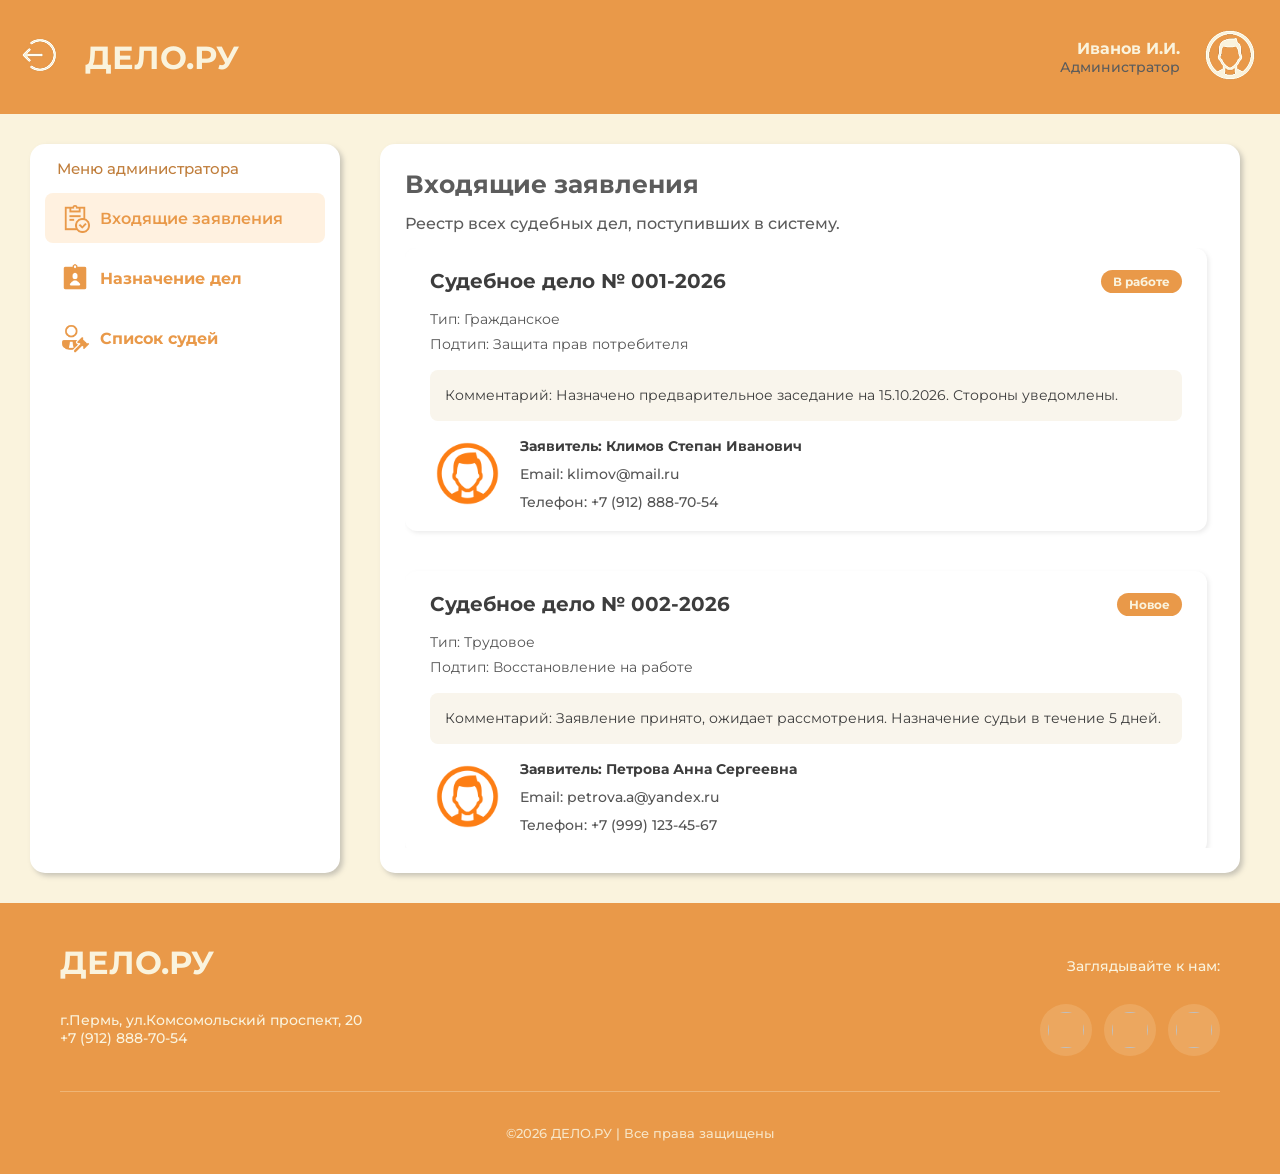
==== pages/admin_main.html @ 11ff7f6b "разработка онка ответа на заявление, окна назначения дел судьям, окна списка судей и их редактирован" ====
<!DOCTYPE html>
<html lang="en">
<head>
    <meta charset="UTF-8">
    <meta name="viewport" content="width=device-width, initial-scale=1.0">
    <title>Меню администратора</title>
    <link rel="stylesheet" href="../resourses/css/menu_style.css"/>
    <link rel="stylesheet" href="../resourses/css/admin_style.css"/>
    <link rel="stylesheet" href="../resourses/css/font.css"/>
</head>
<body>
    <header>
        <div class="header-left">
            <a href="login.html" target="_blank">
                <img src="../resourses/img/exit.png" alt="Выход">
            </a>
            <label for="title">ДЕЛО.РУ</label>
        </div> 
    
        <div class="header-right">
            <div class="name-role">
                <label for="username" class="username">Иванов И.И.</label>
                <label for="role" class="role">Администратор</label>
            </div>
            <a href="profile.html" target="_blank">
                <img src="../resourses/img/icon_user_light.png" alt="Профиль">
            </a>
        </div>
    </header>
    
    <main class="content">
        <aside class="menu-panel">
            <p class="menu-title">Меню администратора</p>

            <nav class="menu-items">
                <label class="menu-item" data-tab="cases-admin">
                    <input type="radio" name="MainMenu" checked>
                    <span class="menu-item-content">
                        <img src="../resourses/img/category_three.png" alt="Дела">
                        <span>Входящие заявления</span>
                    </span>
                </label>

                <label class="menu-item" data-tab="judje-select">
                    <input type="radio" name="MainMenu">
                    <span class="menu-item-content">
                        <img src="../resourses/img/admin_category_two.png" alt="Расписание">
                        <span>Назначение дел</span>
                    </span>
                </label>

                <label class="menu-item" data-tab="judje-list">
                    <input type="radio" name="MainMenu">
                    <span class="menu-item-content">
                        <img src="../resourses/img/admin_category_three.png" alt="Заявление">
                        <span>Список судей</span>
                    </span>
                </label>
            </nav>
        </aside>

        <section class="page-content">
            <div class="tab-content active" data-tab="cases-admin">
                <h1>Входящие заявления</h1>
                <p>Реестр всех судебных дел, поступивших в систему.</p>
                <div class="cases-list-applicants" id="casesApplicantsList"></div>
            </div>

            <div class="tab-content" data-tab="judje-select">
                <h1>Назначение дел судьям</h1>
                <p>Выберите дело и судью из списков ниже.</p>
                <form action="" id="selectForm">
                    <div class="form-group">
                        <label>Выберите заявление</label>
                        <div class="select-list-judje" id="selectJudjeList"></div>
                    </div>

                    <div class="form-group">
                        <label>Выберите судью</label>
                        <select name="judje">
                            <option value="" disabled selected hidden>Выберите судью</option>
                        </select>
                    </div>

                    <div class="button-group">
                        <button type="button" class="btn-save">Назначить судью</button>
                    </div>
                </form>
            </div>

            <div class="tab-content" data-tab="judje-list">
                <h1>Управление списком судей</h1>
                <p>Полный список судей зарегистрированных в системе.</p>
                <div class="judjes-list" id="casesJudjesList"></div>
            </div>

            <div class="tab-content" data-tab="case-review">
                <a href="#" class="back-link" id="backToAdminCases">← Назад к входящим</a>
                        
                <h1 id="reviewTitle">Судебное дело № —</h1>
                <p id="reviewTypeLine" class="review-subtitle">Тип: — (Подтип: —)</p>
                        
                <h2 class="section-title">Данные заявителя</h2>
                <div class="applicant-block">
                    <img src="../resourses/img/icon_user.png" alt="Аватар" class="applicant-avatar">
                    <div class="applicant-data">
                        <p class="applicant-line" id="reviewApplicant">ФИО: —</p>
                        <p class="applicant-line" id="reviewEmail">Email: —</p>
                        <p class="applicant-line" id="reviewPhone">Телефон: —</p>
                    </div>
                </div>
            
                <h2 class="section-title">Документы дела</h2>
                <div class="documents-block">
                    <p class="documents-empty">Файлы не прикреплены</p>
                </div>
            
                <h2 class="section-title">Решение по заявлению</h2>
                <div class="decision-block">
                    <div class="decision-row">
                        <label>Статус заявления:</label>
                        <select class="decision-select">
                            <option value="" disabled selected hidden>Выберите решение</option>
                            <option value="approve">Принять в производство</option>
                            <option value="revise">Отправить на доработку</option>
                            <option value="reject">Отклонить</option>
                        </select>
                    </div>
                
                    <div class="decision-row">
                        <label>Написать новый ответ:</label>
                        <textarea class="decision-textarea" placeholder="Введите текст ответа..."></textarea>
                    </div>
                
                    <div class="button-group">
                        <button type="button" class="btn-save">Отправить ответ</button>
                    </div>
                </div>
            </div>

            <div class="tab-content" data-tab="edit-judje">
                <a href="#" class="back-link" id="backToJudjes">← Назад к списку судей</a>

                <div class="edit-form-wrapper">
                    <h1>Редактирование данных судьи</h1>
                    <p>Здесь вы можете изменить ФИО, email или телефон судьи.</p>
                
                    <form class="edit-form">
                        <div class="form-group">
                            <label for="judjeName">ФИО</label>
                            <input type="text" id="judjeName" name="judjeName">
                        </div>
                    
                        <div class="form-group">
                            <label for="judjeEmail">Email</label>
                            <input type="email" id="judjeEmail" name="judjeEmail">
                        </div>
                    
                        <div class="form-group">
                            <label for="judjePhone">Телефон</label>
                            <input type="tel" id="judjePhone" name="judjePhone">
                        </div>
                    
                        <div class="button-group">
                            <button type="button" class="btn-save">Сохранить изменения</button>
                        </div>
                    </form>
                </div>
            </div>
        </section>
    </main>

    <footer>
        <div class="foot">
            <div class="left">
                <label for="title">ДЕЛО.РУ</label>
                <p>г.Пермь, ул.Комсомольский проспект, 20 <br> +7 (912) 888-70-54</p>
            </div>
            <div class="right">
                <p>Заглядывайте к нам:</p>
                <div class="img_soc">
                    <img class="social_networks">
                    <img class="social_networks">
                    <img class="social_networks">
                </div>
            </div>
        </div>
        <div class="rights">
            <p>©2026 ДЕЛО.РУ | Все права защищены</p>
        </div>
    </footer>

    <script>
        // Переключение вкладок
        const menuItems  = document.querySelectorAll('.menu-item');
        const tabContents = document.querySelectorAll('.tab-content');
            
        menuItems.forEach(item => {
            item.addEventListener('click', () => {
                const tab = item.dataset.tab;
            
                tabContents.forEach(el => {
                    el.classList.toggle('active', el.dataset.tab === tab);
                });
            
                item.querySelector('input[type="radio"]').checked = true;
            });
        });
    </script>

</body>

<script src="../resourses/js/components/admin/card-case-applicant.js"></script>
<script src="../resourses/js/components/applicant/case-card.js"></script>
<script src="../resourses/js/components/admin/card-judje.js"></script>


<script>
    const casesApplicant = [
        {
            number:   '001-2026',
            status:   'В работе',
            type:     'Гражданское',
            subType:  'Защита прав потребителя',
            comment:  'Назначено предварительное заседание на 15.10.2026. Стороны уведомлены.',
            applicant: 'Климов Степан Иванович',
            email:    'klimov@mail.ru',
            phone:    '+7 (912) 888-70-54'
        },
        {
            number:   '002-2026',
            status:   'Новое',
            type:     'Трудовое',
            subType:  'Восстановление на работе',
            comment:  'Заявление принято, ожидает рассмотрения. Назначение судьи в течение 5 дней.',
            applicant: 'Петрова Анна Сергеевна',
            email:    'petrova.a@yandex.ru',
            phone:    '+7 (999) 123-45-67'
        },
        {
            number:   '003-2026',
            status:   'Закрыто',
            type:     'Наследственное',
            subType:  'Раздел имущества между наследниками',
            comment:  'Решение вступило в законную силу 20.01.2026. Исполнительный лист выдан.',
            applicant: 'Николаева Ольга Дмитриевна',
            email:    'nikolaeva.olga@gmail.com',
            phone:    '+7 (902) 555-11-22'
        },
        {
            number:   '004-2026',
            status:   'В работе',
            type:     'Семейное',
            subType:  'Расторжение брака и раздел имущества',
            comment:  'Назначена судебная экспертиза. Срок — до 30.11.2026.',
            applicant: 'Гарилов Сергей Иванович',
            email:    'garilov.s@mail.ru',
            phone:    '+7 (912) 444-33-22'
        },
        {
            number:   '005-2026',
            status:   'Отложено',
            type:     'Административное',
            subType:  'Оспаривание штрафа ГИБДД',
            comment:  'Заседание отложено по ходатайству заявителя. Новая дата — 12.11.2026.',
            applicant: 'Сидоров Пётр Алексеевич',
            email:    'sidorov.pa@bk.ru',
            phone:    '+7 (950) 777-88-99'
        },
        {
            number:   '006-2026',
            status:   'Новое',
            type:     'Земельное',
            subType:  'Спор о границах земельного участка',
            comment:  'Исковое заявление поступило 10.09.2026. Проводится подготовка к разбирательству.',
            applicant: 'Морозов Дмитрий Олегович',
            email:    'morozov.do@mail.ru',
            phone:    '+7 (908) 222-55-11'
        },
        {
            number:   '007-2026',
            status:   'В работе',
            type:     'Налоговое',
            subType:  'Оспаривание решения ФНС',
            comment:  'Назначено предварительное слушание на 25.10.2026 в 10:00, зал №3.',
            applicant: 'ООО «СтройГарант»',
            email:    'info@stroygarant.ru',
            phone:    '+7 (342) 220-15-30'
        },
        {
            number:   '008-2026',
            status:   'Закрыто',
            type:     'Гражданское',
            subType:  'Возмещение ущерба от залива квартиры',
            comment:  'Требования удовлетворены частично. Решение от 15.08.2026 вступило в силу.',
            applicant: 'Волков Андрей Николаевич',
            email:    'volkov.an@gmail.com',
            phone:    '+7 (909) 333-44-55'
        },
        {
            number:   '009-2026',
            status:   'Новое',
            type:     'Трудовое',
            subType:  'Взыскание задолженности по зарплате',
            comment:  'Заявление зарегистрировано 12.09.2026. Ожидает назначения судьи.',
            applicant: 'Кузнецов Игорь Петрович',
            email:    'kuznetsov.ip@mail.ru',
            phone:    '+7 (917) 666-77-88'
        },
        {
            number:   '010-2026',
            status:   'В работе',
            type:     'Семейное',
            subType:  'Взыскание алиментов на несовершеннолетнего ребёнка',
            comment:  'Назначено заседание на 20.10.2026 в 14:15. Стороны уведомлены повестками.',
            applicant: 'Смирнова Елена Владимировна',
            email:    'smirnova.ev@yandex.ru',
            phone:    '+7 (912) 111-22-33'
        }
    ];

    const list1 = document.getElementById('casesApplicantsList');

    casesApplicant.forEach(c => {
        const cardCaseApplicant = document.createElement('card-case-applicant');
        cardCaseApplicant.setAttribute('number', c.number);
        cardCaseApplicant.setAttribute('status', c.status);
        cardCaseApplicant.setAttribute('statusColor', c.statusColor);
        cardCaseApplicant.setAttribute('type', c.type);
        cardCaseApplicant.setAttribute('subType', c.subType);
        cardCaseApplicant.setAttribute('comment', c.comment);
        cardCaseApplicant.setAttribute('applicant', c.applicant);
        cardCaseApplicant.setAttribute('email', c.email);
        cardCaseApplicant.setAttribute('phone', c.phone);
        list1.appendChild(cardCaseApplicant);
    });

    const applicantsList = document.getElementById('casesApplicantsList');

    applicantsList.addEventListener('case-open', (e) => {
        switchTab('case-review');
    });
    
    document.getElementById('backToAdminCases').addEventListener('click', (e) => {
        e.preventDefault();
        switchTab('cases-admin');
    });

    const cases = [
        {
            number: '001-2026',
            status: 'В работе',
            statusColor: '#E99949',
            type: 'Гражданское',
            subType: 'Защита прав потребителя',
            comment: 'Назначено предварительное заседание на 15.10.2026'
        },
        {
            number: '002-2026',
            status: 'Новое',
            statusColor: '#4CAF50',
            type: 'Трудовое',
            subType: 'Восстановление на работе',
            comment: 'Заявление принято, ожидает рассмотрения'
        },
        {
            number: '003-2026',
            status: 'Закрыто',
            statusColor: '#8E8E93',
            type: 'Наследственное',
            subType: 'Раздел имущества',
            comment: 'Решение вступило в силу 20.01.2026'
        },
        {
            number: '003-2026',
            status: 'Закрыто',
            statusColor: '#8E8E93',
            type: 'Наследственное',
            subType: 'Раздел имущества',
            comment: 'Решение вступило в силу 20.01.2026'
        },
        {
            number: '003-2026',
            status: 'Закрыто',
            statusColor: '#8E8E93',
            type: 'Наследственное',
            subType: 'Раздел имущества',
            comment: 'Решение вступило в силу 20.01.2026'
        },
        {
            number: '003-2026',
            status: 'Закрыто',
            statusColor: '#8E8E93',
            type: 'Наследственное',
            subType: 'Раздел имущества',
            comment: 'Решение вступило в силу 20.01.2026'
        },
        {
            number: '003-2026',
            status: 'Закрыто',
            statusColor: '#8E8E93',
            type: 'Наследственное',
            subType: 'Раздел имущества',
            comment: 'Решение вступило в силу 20.01.2026'
        }
    ];

    const list = document.getElementById('selectJudjeList');

    cases.forEach(c => {
        const card = document.createElement('case-card');
        card.setAttribute('number', c.number);
        card.setAttribute('status', c.status);
        card.setAttribute('statusColor', c.statusColor);
        card.setAttribute('type', c.type);
        card.setAttribute('subType', c.subType);
        card.setAttribute('comment', c.comment);
        list.appendChild(card);
    });

    const judjes = [
        {
            judjename:  'Иванов Иван Иванович',
            judjeemail: 'ivanov.ii@delo.ru',
            judjephone: '+7 (342) 220-15-01'
        },
        {
            judjename:  'Петрова Анна Сергеевна',
            judjeemail: 'petrova.as@delo.ru',
            judjephone: '+7 (342) 220-15-02'
        },
        {
            judjename:  'Николаева Ольга Дмитриевна',
            judjeemail: 'nikolaeva.od@delo.ru',
            judjephone: '+7 (342) 220-15-03'
        },
        {
            judjename:  'Гарилов Сергей Иванович',
            judjeemail: 'garilov.si@delo.ru',
            judjephone: '+7 (342) 220-15-04'
        },
        {
            judjename:  'Сидоров Пётр Алексеевич',
            judjeemail: 'sidorov.pa@delo.ru',
            judjephone: '+7 (342) 220-15-05'
        },
        {
            judjename:  'Морозов Дмитрий Олегович',
            judjeemail: 'morozov.do@delo.ru',
            judjephone: '+7 (342) 220-15-06'
        },
        {
            judjename:  'Волков Андрей Николаевич',
            judjeemail: 'volkov.an@delo.ru',
            judjephone: '+7 (342) 220-15-07'
        },
        {
            judjename:  'Кузнецов Игорь Петрович',
            judjeemail: 'kuznetsov.ip@delo.ru',
            judjephone: '+7 (342) 220-15-08'
        },
        {
            judjename:  'Смирнова Елена Владимировна',
            judjeemail: 'smirnova.ev@delo.ru',
            judjephone: '+7 (342) 220-15-09'
        },
        {
            judjename:  'Фёдорова Мария Андреевна',
            judjeemail: 'fedorova.ma@delo.ru',
            judjephone: '+7 (342) 220-15-10'
        }
    ];

    const list2 = document.getElementById('casesJudjesList');

    judjes.forEach(c => {
        const cardCaseJudjes = document.createElement('card-judje');
        cardCaseJudjes.setAttribute('judjename', c.judjename);
        cardCaseJudjes.setAttribute('judjeemail', c.judjeemail);
        cardCaseJudjes.setAttribute('judjephone', c.judjephone);
        list2.appendChild(cardCaseJudjes);
    });

    // Переход на форму редактирования
    const judjesList = document.getElementById('casesJudjesList');

    judjesList.addEventListener('judje-edit', () => {
        switchTab('edit-judje');
    });

    document.getElementById('backToJudjes').addEventListener('click', (e) => {
        e.preventDefault();
        switchTab('judje-list');
    });

    function switchTab(tab) {
        document.querySelectorAll('.tab-content').forEach(el => {
            el.classList.toggle('active', el.dataset.tab === tab);
        });
    }

</script>

</html>
---- resourses/css/menu_style.css ----
/*Шапка*/

body {
    margin: 0;
    padding: 0;
    background-color: #FAF3DD;
    min-height: 100vh;
    display: flex;
    flex-direction: column;
}

header {
    background-color: #E99949;
    padding: 25px 20px;
    justify-content: space-between;
    display: flex;
}

.header-left {
    display: flex;
    align-items: center;
    justify-content: left;
    gap: 25px;
}

.header-left label {
    color: #FAF3DD;
    font-size: 32px;
    font-weight: bold;
}

.header-left img {
    width: 40px;
    height: 40px;
}

.header-right {
    display: flex;
    align-items: center;
    justify-content: right;
    gap: 20px;
}

.header-right .name-role {
    display: flex;
    flex-direction: column;
    justify-content: center;
    align-items: flex-end;
}

.header-right .username {
    color: #FAF3DD;
    font-size: 16px;
    font-weight: bold;
}

.header-right .role {
    color: #5C5C5C;
    font-size: 14px;
    font-weight: 500;
}

.header-right img {
    width: 60px;
    height: 60px;
}

/*Боди*/

.content {
    display: flex;
    padding: 30px 40px 30px 30px;
    align-items: stretch;
    gap: 40px;
    flex: 1;
}

.menu-panel {
    width: 280px;
    background-color: white;
    box-shadow: 3px 3px 5px rgba(128, 128, 128, 0.4);
    padding: 15px;
    border-radius: 15px;
}

.menu-title {
    color: #C07E3C;
    font-size: 15px;
    font-weight: 500;
    margin: 0 0 15px 12px;
}

.menu-items {
    display: flex;
    flex-direction: column;
    gap: 10px;
}

.menu-item {
    position: relative;
    display: flex;
    align-items: center;
    padding: 10px 15px;
    border-radius: 8px;
    color: #E99949;
    font-size: 16px;
    font-weight: bold;
    cursor: pointer;
    transition: background-color 0.2s, color 0.2s;
}

.menu-item input[type="radio"] {
    position: absolute;
    inset: 0;
    width: 100%;
    height: 100%;
    opacity: 0;
    margin: 0;
    cursor: pointer;
    z-index: 1;
}


.menu-item-content {
    display: flex;
    align-items: center;
    gap: 10px;
    position: relative;
    z-index: 0;
    pointer-events: none;
}

.menu-item img {
    width: 30px;
    height: 30px;
}

.menu-item:hover {
    background-color: #FFF8F0;
}

.menu-item:has(input[type="radio"]:checked) {
    background-color: #FFF1E0;
    font-weight: 600;
}

.page-content {
    flex: 1;
    min-width: 0;
    background-color: #FFFFFF;
    border-radius: 15px;
    box-shadow: 3px 3px 5px rgba(128, 128, 128, 0.4);
    padding: 25px;
}

.page-content h1 {
    color: #5C5C5C;
    font-size: 25px;
    margin: 0px 0px 15px 0px;
}

.page-content p {
    color: #5C5C5C;
    font-size: 16px;
    font-weight: 500;
    margin: 0px 0px 15px 0px;
}

.cases-list {
    display: flex;
    flex-direction: column;
    gap: 20px;
    max-height: 600px;
    overflow-y: auto;
    padding-right: 8px;
}

.shedules-list {
    display: flex;
    flex-direction: column;
    gap: 20px;
    max-height: 600px;
    overflow-y: auto;
    padding-right: 8px;
}

.cases-list::-webkit-scrollbar {
    width: 8px;
}
.cases-list::-webkit-scrollbar-thumb {
    background-color: #E99949;
    border-radius: 4px;
}
.cases-list::-webkit-scrollbar-track {
    background-color: #F9F5EC;
    border-radius: 4px;
}

.shedules-list::-webkit-scrollbar {
    width: 8px;
}
.shedules-list::-webkit-scrollbar-thumb {
    background-color: #E99949;
    border-radius: 4px;
}
.shedules-list::-webkit-scrollbar-track {
    background-color: #F9F5EC;
    border-radius: 4px;
}

/*Окно подачи заявления*/

.form-group {
    margin-bottom: 25px;
}

.form-group label {
    display: block;
    font-size: 14px;
    font-weight: 500;
    color: #E99949;
    margin-bottom: 10px;
}

.form-group textarea {
    width: 100%;
    height: 140px;
    resize: vertical;
    padding: 10px 12px;
    border: 1px solid #ddd;
    border-radius: 5px;
    font-size: 14px;
    box-sizing: border-box;
    transition: border-color 0.25s, box-shadow 0.25s, background-color 0.25s;
}

.form-group textarea:hover {
    border-color: #f0b273;
}

.form-group textarea:focus {
    outline: none;
    border-color: #E99949;
    background-color: #FFFDF9;
    box-shadow: 0 0 0 4px rgba(233, 153, 73, 0.15);
}

.form-group select {
    width: 100%;
    padding: 10px 12px;
    border: 1px solid #ddd;
    border-radius: 5px;
    font-size: 14px;
    box-sizing: border-box;
    transition: border-color 0.25s, box-shadow 0.25s, background-color 0.25s;
}

.form-group select:hover {
    border-color: #f0b273;
}

.form-group select:focus {
    outline: none;
    border-color: #E99949;
    background-color: #FFFDF9;
    box-shadow: 0 0 0 4px rgba(233, 153, 73, 0.15);
}

.form-group .choose-img-group {
    display: flex;
    align-items: center;
    margin: 15px;
}

.form-group .btn-img {
    width: 56px;
    height: 56px;
}

.btn-img img {
    width: 30px;
    height: 30px;
}

.btn-img {
    width: auto;
    background-color: #E99949;
    color: white;
    border: none;
    border-radius: 5px;
    cursor: pointer;
    transition: background-color 0.3s;
}

.btn-img:hover {
    background-color: #d88a3d;
}

.choose-img-group label {
    margin: 0px 0px 0px 25px;
    color: #5C5C5C;
    font-size: 14px;
    font-weight: 500;
}

.button-group {
    text-align: right;
    margin-top: auto;
}

.btn-save {
    width: auto;
    padding: 12px 30px;
    background-color: #E99949;
    color: white;
    border: none;
    border-radius: 5px;
    font-family: 'Montserrat', sans-serif;
    font-size: 16px;
    font-weight: 500;
    cursor: pointer;
    transition: background-color 0.3s;
}

.btn-save:hover {
    background-color: #d88a3d;
}

/*Футер*/

footer {
    background-color: #E99949;
    color: #FAF3DD;
    padding: 40px 60px 20px;
    margin-top: auto;
}

.foot {
    display: flex;
    justify-content: space-between;
    align-items: flex-start;
    gap: 40px;
    max-width: 1200px;
    margin: 0 auto;
    padding-bottom: 30px;
    border-bottom: 1px solid rgba(250, 243, 221, 0.3);
}

.left {
    display: flex;
    flex-direction: column;
    gap: 15px;
}

.left label {
    color: #FAF3DD;
    font-size: 32px;
    font-weight: bold;
}

.left p {
    font-size: 14px;
    font-weight: 500;
    color: #FAF3DD;
}

.right {
    display: flex;
    flex-direction: column;
    align-items: flex-end;
    gap: 15px;
}

.right p {
    font-size: 14px;
    font-weight: 500;
    color: #FAF3DD;
}

.img_soc {
    display: flex;
    gap: 12px;
}

.social_networks {
    width: 36px;
    height: 36px;
    padding: 8px;
    background-color: rgba(250, 243, 221, 0.15);
    border-radius: 50%;
    cursor: pointer;
    transition: background-color 0.25s, transform 0.25s;
}

.social_networks:hover {
    background-color: #FAF3DD;
    transform: translateY(-2px);
}

.rights {
    text-align: center;
    padding-top: 20px;
    max-width: 1200px;
    margin: 0 auto;
}

.rights p {
    font-size: 13px;
    font-weight: 500;
    color: #FAF3DD;
    opacity: 0.85;
}

/*Переход между окнами*/

.tab-content {
    display: none;
}

.tab-content.active {
    display: block;
}
---- resourses/css/admin_style.css ----
/*Контейнеры для элементов*/

.cases-list-applicants {
    display: flex;
    flex-direction: column;
    gap: 20px;
    max-height: 600px;
    overflow-y: auto;
    padding-right: 8px;
}

.select-list-judje {
    display: flex;
    flex-direction: column;
    gap: 20px;
    max-height: 400px;
    overflow-y: auto;
    padding-right: 8px;
    margin-top: 15px;
}

.judjes-list {
    display: flex;
    flex-direction: column;
    gap: 20px;
    max-height: 400px;
    overflow-y: auto;
    padding-right: 8px;
    margin-top: 15px;
}

/*Форма редактирования*/

.back-link {
    display: inline-block;
    color: #E99949;
    font-size: 14px;
    font-weight: 500;
    text-decoration: none;
    margin-bottom: 20px;
    transition: color 0.25s;
}

.back-link:hover {
    color: #d88a3d;
    text-decoration: underline;
}

.edit-form-wrapper {
    width: 100%;
}

.edit-form-wrapper h1 {
    color: #5C5C5C;
    font-size: 25px;
    font-weight: bold;
    margin: 0px 0px 10px 0px;
}

.edit-form-wrapper > p {
    color: #5C5C5C;
    font-size: 15px;
    font-weight: 500;
    margin: 0px 0px 25px 0px;
}

.edit-form {
    width: 100%;
}

.edit-form .form-group {
    margin-bottom: 20px;
}

.edit-form .form-group label {
    display: block;
    color: #E99949;
    font-size: 14px;
    font-weight: 500;
    margin-bottom: 10px;
}

.edit-form .form-group input {
    width: 100%;
    max-width: 100%;
    padding: 10px 12px;
    border: 1px solid #ddd;
    border-radius: 5px;
    font-size: 14px;
    color: #5C5C5C;
    box-sizing: border-box;
    transition: border-color 0.25s, box-shadow 0.25s, background-color 0.25s;
}

.edit-form .form-group input:hover {
    border-color: #f0b273;
}

.edit-form .form-group input:focus {
    outline: none;
    border-color: #E99949;
    background-color: #FFFDF9;
    box-shadow: 0 0 0 4px rgba(233, 153, 73, 0.15);
}

.edit-form .button-group {
    display: flex;
    justify-content: flex-end;
    margin-top: 10px;
}

/*Осмотр заявления*/

.review-subtitle {
    color: #8E8E93;
    font-size: 14px;
    font-weight: 500;
    margin: 0px 0px 25px 0px;
}

.section-title {
    color: #5C5C5C;
    font-size: 17px;
    font-weight: bold;
    margin: 0px 0px 15px 0px;
}

.applicant-block {
    display: flex;
    align-items: center;
    gap: 20px;
    background-color: #FFFFFF;
    border: 1px solid #eee;
    border-radius: 10px;
    padding: 20px;
    margin-bottom: 30px;
}

.applicant-avatar {
    width: 80px;
    height: 80px;
    flex-shrink: 0;
    display: block;
}

.applicant-data {
    display: flex;
    flex-direction: column;
    gap: 6px;
    min-width: 0;
}

.applicant-line {
    color: #3D3D3D;
    font-size: 14px;
    margin: 0px;
}

.documents-block {
    background-color: #FAF3DD;
    border-radius: 10px;
    padding: 20px;
    margin-bottom: 30px;
}

.documents-empty {
    color: #8E8E93;
    font-size: 14px;
    font-weight: 500;
    font-style: italic;
    margin: 0px;
}

.decision-block {
    background-color: #FDF6F0;
    border: 1px solid #F5E3D0;
    border-radius: 10px;
    padding: 25px;
}

.decision-row {
    display: flex;
    flex-direction: column;
    margin-bottom: 20px;
}

.decision-row label {
    color: #E99949;
    font-size: 14px;
    font-weight: 600;
    margin-bottom: 10px;
}

select {
    width: 100%;
    padding: 10px 12px;
    border: 1px solid #ddd;
    border-radius: 5px;
    font-size: 14px;
    box-sizing: border-box;
    transition: border-color 0.25s, box-shadow 0.25s, background-color 0.25s;
}

select:hover {
    border-color: #f0b273;
}

select:focus {
    outline: none;
    border-color: #E99949;
    background-color: #FFFDF9;
    box-shadow: 0 0 0 4px rgba(233, 153, 73, 0.15);
}

.decision-textarea {
    width: 100%;
    min-height: 120px;
    padding: 12px;
    border: 1px solid #ddd;
    border-radius: 6px;
    background-color: #FFFFFF;
    font-size: 14px;
    color: #3D3D3D;
    resize: vertical;
    box-sizing: border-box;
    transition: border-color 0.25s, box-shadow 0.25s;
}

.decision-textarea:hover {
    border-color: #f0b273;
}

.decision-textarea:focus {
    outline: none;
    border-color: #E99949;
    box-shadow: 0 0 0 4px rgba(233, 153, 73, 0.15);
}

.decision-block .button-group {
    display: flex;
    justify-content: flex-end;
    margin-top: 10px;
}

.decision-block .btn-save {
    padding: 12px 30px;
    background-color: #E99949;
    color: #FFFFFF;
    border: none;
    border-radius: 5px;
    font-size: 15px;
    font-weight: 600;
    cursor: pointer;
    transition: background-color 0.25s, transform 0.15s, box-shadow 0.25s;
}

.decision-block .btn-save:hover {
    background-color: #d88a3d;
    box-shadow: 0 6px 14px rgba(233, 153, 73, 0.35);
}

/*Скролл*/

.cases-list-applicants::-webkit-scrollbar {
    width: 8px;
}
.cases-list-applicants::-webkit-scrollbar-thumb {
    background-color: #E99949;
    border-radius: 4px;
}
.cases-list-applicants::-webkit-scrollbar-track {
    background-color: #F9F5EC;
    border-radius: 4px;
}

.select-list-judje::-webkit-scrollbar {
    width: 8px;
}
.select-list-judje::-webkit-scrollbar-thumb {
    background-color: #E99949;
    border-radius: 4px;
}
.select-list-judje::-webkit-scrollbar-track {
    background-color: #F9F5EC;
    border-radius: 4px;
}

.judjes-list::-webkit-scrollbar {
    width: 8px;
}
.judjes-list::-webkit-scrollbar-thumb {
    background-color: #E99949;
    border-radius: 4px;
}
.judjes-list::-webkit-scrollbar-track {
    background-color: #F9F5EC;
    border-radius: 4px;
}
---- resourses/css/font.css ----
@import url('https://fonts.googleapis.com/css2?family=Montserrat:wght@400;500;700&display=swap');

:root {
    --font-main: 'Montserrat', sans-serif;
}

body, input, button, textarea, select {
    font-family: var(--font-main);
}
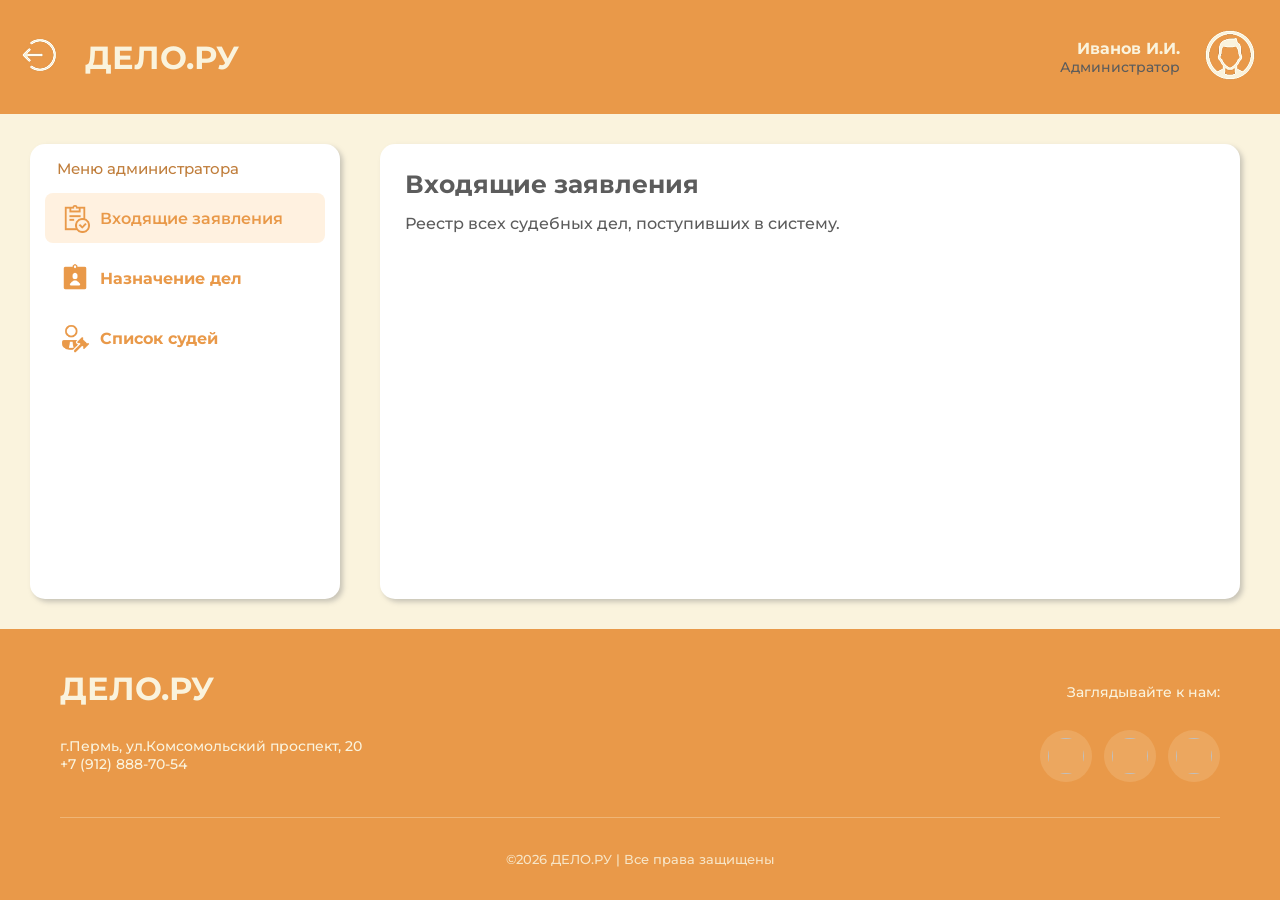
==== commit f466f1b5: "Раздел админа (назначение судьи, получение дел заявителей, получение списка судей из бд)" ====
--- a/pages/admin_main.html
+++ b/pages/admin_main.html
@@ -11,7 +11,7 @@
 <body>
     <header>
         <div class="header-left">
-            <a href="login.html" target="_blank">
+            <a href="login.html">
                 <img src="../resourses/img/exit.png" alt="Выход">
             </a>
             <label for="title">ДЕЛО.РУ</label>
@@ -19,11 +19,11 @@
     
         <div class="header-right">
             <div class="name-role">
-                <label for="username" class="username">Иванов И.И.</label>
-                <label for="role" class="role">Администратор</label>
-            </div>
-            <a href="profile.html" target="_blank">
-                <img src="../resourses/img/icon_user_light.png" alt="Профиль">
+                <label class="username">Иванов И.И.</label>
+                <label class="role">Администратор</label>
+            </div>
+            <a href="profile.html">
+                <img src="../resourses/img/icon_user_light.png" alt="Профиль" class="userAvatar">
             </a>
         </div>
     </header>
@@ -77,13 +77,15 @@
 
                     <div class="form-group">
                         <label>Выберите судью</label>
-                        <select name="judje">
+                        <select name="judje" id="judjeSelect">
                             <option value="" disabled selected hidden>Выберите судью</option>
                         </select>
                     </div>
 
+                    <div id="judjeErrorBox" class="error-box" style="display:none;"></div>
+
                     <div class="button-group">
-                        <button type="button" class="btn-save">Назначить судью</button>
+                        <button type="button" class="btn-save" id="judjeBtn">Назначить судью</button>
                     </div>
                 </form>
             </div>
@@ -95,7 +97,7 @@
             </div>
 
             <div class="tab-content" data-tab="case-review">
-                <a href="#" class="back-link" id="backToAdminCases">← Назад к входящим</a>
+                <a href="#" class="back-link" id="backToAdminCases">Назад к входящим</a>
                         
                 <h1 id="reviewTitle">Судебное дело № —</h1>
                 <p id="reviewTypeLine" class="review-subtitle">Тип: — (Подтип: —)</p>
@@ -129,17 +131,17 @@
                 
                     <div class="decision-row">
                         <label>Написать новый ответ:</label>
-                        <textarea class="decision-textarea" placeholder="Введите текст ответа..."></textarea>
+                        <textarea class="decision-textarea" id="reply" placeholder="Введите текст ответа..."></textarea>
                     </div>
                 
                     <div class="button-group">
-                        <button type="button" class="btn-save">Отправить ответ</button>
+                        <button type="button" class="btn-save" id="sendReply">Отправить ответ</button>
                     </div>
                 </div>
             </div>
 
             <div class="tab-content" data-tab="edit-judje">
-                <a href="#" class="back-link" id="backToJudjes">← Назад к списку судей</a>
+                <a href="#" class="back-link" id="backToJudjes">Назад к списку судей</a>
 
                 <div class="edit-form-wrapper">
                     <h1>Редактирование данных судьи</h1>
@@ -210,276 +212,247 @@
 
 </body>
 
+<script src="../resourses/js/session.js"></script>
 <script src="../resourses/js/components/admin/card-case-applicant.js"></script>
 <script src="../resourses/js/components/applicant/case-card.js"></script>
 <script src="../resourses/js/components/admin/card-judje.js"></script>
 
 
 <script>
-    const casesApplicant = [
-        {
-            number:   '001-2026',
-            status:   'В работе',
-            type:     'Гражданское',
-            subType:  'Защита прав потребителя',
-            comment:  'Назначено предварительное заседание на 15.10.2026. Стороны уведомлены.',
-            applicant: 'Климов Степан Иванович',
-            email:    'klimov@mail.ru',
-            phone:    '+7 (912) 888-70-54'
-        },
-        {
-            number:   '002-2026',
-            status:   'Новое',
-            type:     'Трудовое',
-            subType:  'Восстановление на работе',
-            comment:  'Заявление принято, ожидает рассмотрения. Назначение судьи в течение 5 дней.',
-            applicant: 'Петрова Анна Сергеевна',
-            email:    'petrova.a@yandex.ru',
-            phone:    '+7 (999) 123-45-67'
-        },
-        {
-            number:   '003-2026',
-            status:   'Закрыто',
-            type:     'Наследственное',
-            subType:  'Раздел имущества между наследниками',
-            comment:  'Решение вступило в законную силу 20.01.2026. Исполнительный лист выдан.',
-            applicant: 'Николаева Ольга Дмитриевна',
-            email:    'nikolaeva.olga@gmail.com',
-            phone:    '+7 (902) 555-11-22'
-        },
-        {
-            number:   '004-2026',
-            status:   'В работе',
-            type:     'Семейное',
-            subType:  'Расторжение брака и раздел имущества',
-            comment:  'Назначена судебная экспертиза. Срок — до 30.11.2026.',
-            applicant: 'Гарилов Сергей Иванович',
-            email:    'garilov.s@mail.ru',
-            phone:    '+7 (912) 444-33-22'
-        },
-        {
-            number:   '005-2026',
-            status:   'Отложено',
-            type:     'Административное',
-            subType:  'Оспаривание штрафа ГИБДД',
-            comment:  'Заседание отложено по ходатайству заявителя. Новая дата — 12.11.2026.',
-            applicant: 'Сидоров Пётр Алексеевич',
-            email:    'sidorov.pa@bk.ru',
-            phone:    '+7 (950) 777-88-99'
-        },
-        {
-            number:   '006-2026',
-            status:   'Новое',
-            type:     'Земельное',
-            subType:  'Спор о границах земельного участка',
-            comment:  'Исковое заявление поступило 10.09.2026. Проводится подготовка к разбирательству.',
-            applicant: 'Морозов Дмитрий Олегович',
-            email:    'morozov.do@mail.ru',
-            phone:    '+7 (908) 222-55-11'
-        },
-        {
-            number:   '007-2026',
-            status:   'В работе',
-            type:     'Налоговое',
-            subType:  'Оспаривание решения ФНС',
-            comment:  'Назначено предварительное слушание на 25.10.2026 в 10:00, зал №3.',
-            applicant: 'ООО «СтройГарант»',
-            email:    'info@stroygarant.ru',
-            phone:    '+7 (342) 220-15-30'
-        },
-        {
-            number:   '008-2026',
-            status:   'Закрыто',
-            type:     'Гражданское',
-            subType:  'Возмещение ущерба от залива квартиры',
-            comment:  'Требования удовлетворены частично. Решение от 15.08.2026 вступило в силу.',
-            applicant: 'Волков Андрей Николаевич',
-            email:    'volkov.an@gmail.com',
-            phone:    '+7 (909) 333-44-55'
-        },
-        {
-            number:   '009-2026',
-            status:   'Новое',
-            type:     'Трудовое',
-            subType:  'Взыскание задолженности по зарплате',
-            comment:  'Заявление зарегистрировано 12.09.2026. Ожидает назначения судьи.',
-            applicant: 'Кузнецов Игорь Петрович',
-            email:    'kuznetsov.ip@mail.ru',
-            phone:    '+7 (917) 666-77-88'
-        },
-        {
-            number:   '010-2026',
-            status:   'В работе',
-            type:     'Семейное',
-            subType:  'Взыскание алиментов на несовершеннолетнего ребёнка',
-            comment:  'Назначено заседание на 20.10.2026 в 14:15. Стороны уведомлены повестками.',
-            applicant: 'Смирнова Елена Владимировна',
-            email:    'smirnova.ev@yandex.ru',
-            phone:    '+7 (912) 111-22-33'
-        }
-    ];
-
-    const list1 = document.getElementById('casesApplicantsList');
-
-    casesApplicant.forEach(c => {
-        const cardCaseApplicant = document.createElement('card-case-applicant');
-        cardCaseApplicant.setAttribute('number', c.number);
-        cardCaseApplicant.setAttribute('status', c.status);
-        cardCaseApplicant.setAttribute('statusColor', c.statusColor);
-        cardCaseApplicant.setAttribute('type', c.type);
-        cardCaseApplicant.setAttribute('subType', c.subType);
-        cardCaseApplicant.setAttribute('comment', c.comment);
-        cardCaseApplicant.setAttribute('applicant', c.applicant);
-        cardCaseApplicant.setAttribute('email', c.email);
-        cardCaseApplicant.setAttribute('phone', c.phone);
-        list1.appendChild(cardCaseApplicant);
-    });
-
-    const applicantsList = document.getElementById('casesApplicantsList');
-
-    applicantsList.addEventListener('case-open', (e) => {
+    let currentAdminCaseId = null;
+
+    // Загрузка дел
+    async function loadCasesAdmin() {
+        const res = await fetch('../api/admin/admin_case.php?action=get_cases');
+        const json = await res.json();
+
+        const listAdminCases = document.getElementById('casesApplicantsList');
+        listAdminCases.innerHTML = '';
+    
+        json.cases.forEach(c => {
+            const cardCaseApplicant = document.createElement('card-case-applicant');
+            cardCaseApplicant.setAttribute('id', c.id);
+            cardCaseApplicant.setAttribute('status', c.status);
+            cardCaseApplicant.setAttribute('statusColor', c.statusColor);
+            cardCaseApplicant.setAttribute('type', c.typeCase);
+            cardCaseApplicant.setAttribute('subType', c.subtypeCase);
+            cardCaseApplicant.setAttribute('comment', c.comment);
+            cardCaseApplicant.setAttribute('applicant', c.applicant);
+            cardCaseApplicant.setAttribute('email', c.email);
+            cardCaseApplicant.setAttribute('phone', c.phone);
+            listAdminCases.appendChild(cardCaseApplicant);
+        });
+
+    }
+
+    loadCasesAdmin();
+
+    // Открытие карточки дела
+    document.getElementById('casesApplicantsList').addEventListener('case-open', async (e) => {
+        const caseId = e.detail.id;
+        currentAdminCaseId = caseId;
+
+        const res  = await fetch(`../api/admin/admin_case.php?action=get_case&id=${caseId}`);
+        const json = await res.json();
+
+        if (!json.ok) {
+            alert('Не удалось загрузить дело');
+            return;
+        }
+
+        const c = json.case;
+
+        document.getElementById('reviewTitle').textContent = `Судебное дело № ${c.number}`;
+        document.getElementById('reviewTypeLine').textContent = `Тип: ${c.typeCase} (Подтип: ${c.subtypeCase})`;
+        document.getElementById('reviewApplicant').textContent = `ФИО: ${c.applicant}`;
+        document.getElementById('reviewEmail').textContent = `Email: ${c.email}`;
+        document.getElementById('reviewPhone').textContent = `Телефон: ${c.phone}`;
+
+        // Файлы
+        const docsBlock = document.querySelector('.documents-block');
+        docsBlock.innerHTML = '';
+
+        if (json.files.length === 0) {
+            docsBlock.innerHTML = '<p class="documents-empty">Файлы не прикреплены</p>';
+        } else {
+            json.files.forEach(f => {
+                const a = document.createElement('a');
+                a.href = '../' + f.file_path;
+                a.target = '_blank';
+                a.className = 'file-link';
+                a.textContent = f.file_name;
+                docsBlock.appendChild(a);
+            });
+        }
+
+        // Переписка
+        await loadMessages(caseId);
+
         switchTab('case-review');
     });
+
+    // Загрузка переписки
+    async function loadMessages(caseId) {
+        const res  = await fetch(`../api/admin/admin_case.php?action=get_messages&case_id=${caseId}`);
+        const json = await res.json();
+
+        let history = '';
+
+        if (json.ok && json.messages.length > 0) {
+            json.messages.forEach(m => {
+                const who = m.senderRole === 'admin'
+                    ? 'Вы [администратор]'
+                    : m.senderName + ' [заявитель]';
+                history += `${who}:\n${m.text}\n\n`;
+            });
+        } else {
+            history = 'Сообщений пока нет.\n\n';
+        }
+
+        history += '--- Напишите ответ ниже ---\n';
+
+        document.getElementById('reply').value = history;
+        document.getElementById('reply').scrollTop = document.getElementById('reply').scrollHeight;
+    }
+
+    // Отправка ответа на сообщение
+    document.getElementById('sendReply').addEventListener('click', async () => {
+        const fullText = document.getElementById('reply').value;
+        const marker = '--- Напишите ответ ниже ---';
+        const idx = fullText.indexOf(marker);
+
+        const text = idx !== -1
+            ? fullText.substring(idx + marker.length).trim()
+            : fullText.trim();
+
+        if (!text) {
+            alert('Напишите текст ответа ниже маркера');
+            return;
+        }
+
+        const data = new FormData();
+        data.append('action', 'send_reply');
+        data.append('case_id', currentAdminCaseId);
+        data.append('text', text);
+
+        const res  = await fetch('../api/admin/admin_case.php', {
+            method: 'POST',
+            body: data
+        });
+        const json = await res.json();
+
+        if (json.ok) {
+            await loadMessages(currentAdminCaseId);
+        } else {
+            alert('Ошибка: ' + json.error);
+        }
+    });
     
+    // Переход обратно к делам
     document.getElementById('backToAdminCases').addEventListener('click', (e) => {
         e.preventDefault();
         switchTab('cases-admin');
     });
 
-    const cases = [
-        {
-            number: '001-2026',
-            status: 'В работе',
-            statusColor: '#E99949',
-            type: 'Гражданское',
-            subType: 'Защита прав потребителя',
-            comment: 'Назначено предварительное заседание на 15.10.2026'
-        },
-        {
-            number: '002-2026',
-            status: 'Новое',
-            statusColor: '#4CAF50',
-            type: 'Трудовое',
-            subType: 'Восстановление на работе',
-            comment: 'Заявление принято, ожидает рассмотрения'
-        },
-        {
-            number: '003-2026',
-            status: 'Закрыто',
-            statusColor: '#8E8E93',
-            type: 'Наследственное',
-            subType: 'Раздел имущества',
-            comment: 'Решение вступило в силу 20.01.2026'
-        },
-        {
-            number: '003-2026',
-            status: 'Закрыто',
-            statusColor: '#8E8E93',
-            type: 'Наследственное',
-            subType: 'Раздел имущества',
-            comment: 'Решение вступило в силу 20.01.2026'
-        },
-        {
-            number: '003-2026',
-            status: 'Закрыто',
-            statusColor: '#8E8E93',
-            type: 'Наследственное',
-            subType: 'Раздел имущества',
-            comment: 'Решение вступило в силу 20.01.2026'
-        },
-        {
-            number: '003-2026',
-            status: 'Закрыто',
-            statusColor: '#8E8E93',
-            type: 'Наследственное',
-            subType: 'Раздел имущества',
-            comment: 'Решение вступило в силу 20.01.2026'
-        },
-        {
-            number: '003-2026',
-            status: 'Закрыто',
-            statusColor: '#8E8E93',
-            type: 'Наследственное',
-            subType: 'Раздел имущества',
-            comment: 'Решение вступило в силу 20.01.2026'
-        }
-    ];
-
-    const list = document.getElementById('selectJudjeList');
-
-    cases.forEach(c => {
-        const card = document.createElement('case-card');
-        card.setAttribute('number', c.number);
-        card.setAttribute('status', c.status);
-        card.setAttribute('statusColor', c.statusColor);
-        card.setAttribute('type', c.type);
-        card.setAttribute('subType', c.subType);
-        card.setAttribute('comment', c.comment);
-        list.appendChild(card);
-    });
-
-    const judjes = [
-        {
-            judjename:  'Иванов Иван Иванович',
-            judjeemail: 'ivanov.ii@delo.ru',
-            judjephone: '+7 (342) 220-15-01'
-        },
-        {
-            judjename:  'Петрова Анна Сергеевна',
-            judjeemail: 'petrova.as@delo.ru',
-            judjephone: '+7 (342) 220-15-02'
-        },
-        {
-            judjename:  'Николаева Ольга Дмитриевна',
-            judjeemail: 'nikolaeva.od@delo.ru',
-            judjephone: '+7 (342) 220-15-03'
-        },
-        {
-            judjename:  'Гарилов Сергей Иванович',
-            judjeemail: 'garilov.si@delo.ru',
-            judjephone: '+7 (342) 220-15-04'
-        },
-        {
-            judjename:  'Сидоров Пётр Алексеевич',
-            judjeemail: 'sidorov.pa@delo.ru',
-            judjephone: '+7 (342) 220-15-05'
-        },
-        {
-            judjename:  'Морозов Дмитрий Олегович',
-            judjeemail: 'morozov.do@delo.ru',
-            judjephone: '+7 (342) 220-15-06'
-        },
-        {
-            judjename:  'Волков Андрей Николаевич',
-            judjeemail: 'volkov.an@delo.ru',
-            judjephone: '+7 (342) 220-15-07'
-        },
-        {
-            judjename:  'Кузнецов Игорь Петрович',
-            judjeemail: 'kuznetsov.ip@delo.ru',
-            judjephone: '+7 (342) 220-15-08'
-        },
-        {
-            judjename:  'Смирнова Елена Владимировна',
-            judjeemail: 'smirnova.ev@delo.ru',
-            judjephone: '+7 (342) 220-15-09'
-        },
-        {
-            judjename:  'Фёдорова Мария Андреевна',
-            judjeemail: 'fedorova.ma@delo.ru',
-            judjephone: '+7 (342) 220-15-10'
-        }
-    ];
-
-    const list2 = document.getElementById('casesJudjesList');
-
-    judjes.forEach(c => {
-        const cardCaseJudjes = document.createElement('card-judje');
-        cardCaseJudjes.setAttribute('judjename', c.judjename);
-        cardCaseJudjes.setAttribute('judjeemail', c.judjeemail);
-        cardCaseJudjes.setAttribute('judjephone', c.judjephone);
-        list2.appendChild(cardCaseJudjes);
-    });
+    // Загрузка дел для назначения судьи
+    async function loadCasesforJudje() {
+        const res = await fetch('../api/admin/admin_case.php?action=get_cases');
+        const json = await res.json();
+
+        const listJudjeCases = document.getElementById('selectJudjeList');
+        listJudjeCases.innerHTML = '';
+    
+        json.cases.forEach(c => {
+            const cardCaseJudje = document.createElement('case-card');
+            cardCaseJudje.setAttribute('id', c.id);
+            cardCaseJudje.setAttribute('status', c.status);
+            cardCaseJudje.setAttribute('statusColor', c.statusColor);
+            cardCaseJudje.setAttribute('type', c.typeCase);
+            cardCaseJudje.setAttribute('subType', c.subtypeCase);
+            cardCaseJudje.setAttribute('comment', c.comment);
+            listJudjeCases.appendChild(cardCaseJudje);
+        });
+
+    }
+
+    loadCasesforJudje();
+
+    let selectedCaseId = null;
+
+    // Выбор дела
+    document.getElementById('selectJudjeList').addEventListener('case-edit', (e) => {
+        selectedCaseId = e.detail.id;
+
+        document.querySelectorAll('#selectJudjeList case-card').forEach(card => {
+            card.style.opacity = '0.5';
+        });
+        e.target.style.opacity = '1';
+    });
+
+    // Загрузка судей в select
+    async function loadJudjesSelect() {
+        const res  = await fetch('../api/admin/admin_case.php?action=get_judjes');
+        const json = await res.json();
+
+        const select = document.getElementById('judjeSelect');
+
+        json.judjes.forEach(j => {
+            const opt = document.createElement('option');
+            opt.value = j.id;
+            opt.textContent = j.fio;
+            select.appendChild(opt);
+        });
+    }
+
+    loadJudjesSelect();
+
+    // Назначение судьи
+    document.getElementById('judjeBtn').addEventListener('click', async () => {
+        const box = document.getElementById('judjeErrorBox');
+        box.style.display = 'none';
+
+        const judgeId = document.getElementById('judjeSelect').value;
+
+        const data = new FormData();
+        data.append('action',   'assign_judje');
+        data.append('case_id',  selectedCaseId);
+        data.append('judge_id', judgeId);
+
+        const res  = await fetch('../api/admin/admin_case.php', {
+            method: 'POST',
+            body: data
+        });
+        const json = await res.json();
+
+        if (json.ok) {
+            alert('Судья назначен');
+            selectedCaseId = null;
+            document.getElementById('judjeSelect').value = '';
+            loadCasesforJudje();
+        } else {
+            box.textContent = json.error;
+            box.style.display = 'block';
+        }
+    });
+
+    // Загрузка судей
+    async function loadJudjesCards() {
+        const res  = await fetch('../api/admin/admin_case.php?action=get_judjes');
+        const json = await res.json();
+
+        const list = document.getElementById('casesJudjesList');
+        list.innerHTML = '';
+
+        json.judjes.forEach(j => {
+            const card = document.createElement('card-judje');
+            card.setAttribute('judjename', j.fio);
+            card.setAttribute('judjeemail', j.email);
+            card.setAttribute('judjephone', j.phone);
+            list.appendChild(card);
+        });
+    }
+
+    loadJudjesCards();
 
     // Переход на форму редактирования
     const judjesList = document.getElementById('casesJudjesList');
--- a/resourses/css/menu_style.css
+++ b/resourses/css/menu_style.css
@@ -63,6 +63,8 @@
 .header-right img {
     width: 60px;
     height: 60px;
+    border-radius: 50%;
+    object-fit: cover;
 }
 
 /*Боди*/
@@ -326,6 +328,57 @@
     background-color: #d88a3d;
 }
 
+.back-link {
+    display: inline-block;
+    color: #E99949;
+    font-size: 14px;
+    font-weight: 500;
+    text-decoration: none;
+    margin-bottom: 20px;
+    transition: color 0.25s;
+}
+
+.back-link:hover {
+    color: #d88a3d;
+    text-decoration: underline;
+}
+
+.edit-form {
+    width: 100%;
+}
+
+.error-box {
+    background: #fdecea;
+    color: #b71c1c;
+    border: 1px solid #f5c6cb;
+    border-radius: 5px;
+    padding: 10px 15px;
+    margin-bottom: 15px;
+    font-size: 14px;
+}
+
+.files-list {
+    display: flex;
+    flex-direction: column;
+    gap: 8px;
+    margin-bottom: 15px;
+}
+
+.file-link {
+    color: #E99949;
+    text-decoration: none;
+    font-size: 14px;
+    padding: 8px 12px;
+    background-color: #FFF8F0;
+    border-radius: 5px;
+    transition: background-color 0.2s;
+}
+
+.file-link:hover {
+    background-color: #FFF1E0;
+    text-decoration: underline;
+}
+
 /*Футер*/
 
 footer {
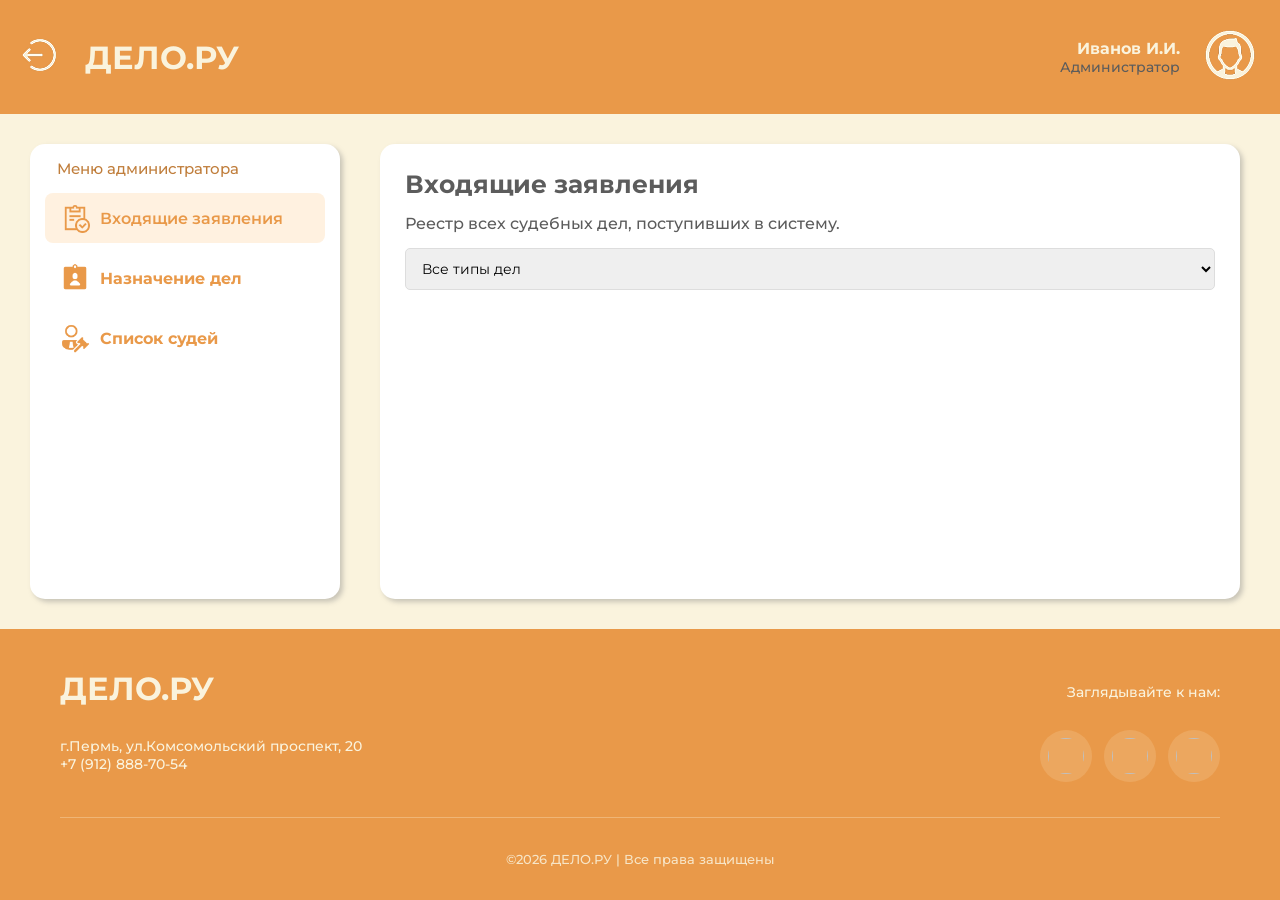
==== commit b1208d15: "Реализована фильтрация входящих заявлений для админа" ====
--- a/pages/admin_main.html
+++ b/pages/admin_main.html
@@ -63,6 +63,11 @@
             <div class="tab-content active" data-tab="cases-admin">
                 <h1>Входящие заявления</h1>
                 <p>Реестр всех судебных дел, поступивших в систему.</p>
+
+                <select id="filterType">
+                    <option value="">Все типы дел</option>
+                </select>
+
                 <div class="cases-list-applicants" id="casesApplicantsList"></div>
             </div>
 
@@ -104,7 +109,7 @@
                         
                 <h2 class="section-title">Данные заявителя</h2>
                 <div class="applicant-block">
-                    <img src="../resourses/img/icon_user.png" alt="Аватар" class="applicant-avatar">
+                    <img src="../resourses/img/icon_user.png" alt="Аватар" class="applicant-avatar" id="avatar">
                     <div class="applicant-data">
                         <p class="applicant-line" id="reviewApplicant">ФИО: —</p>
                         <p class="applicant-line" id="reviewEmail">Email: —</p>
@@ -121,19 +126,21 @@
                 <div class="decision-block">
                     <div class="decision-row">
                         <label>Статус заявления:</label>
-                        <select class="decision-select">
+                        <select class="decision-select" id="decisionSelect">
                             <option value="" disabled selected hidden>Выберите решение</option>
-                            <option value="approve">Принять в производство</option>
-                            <option value="revise">Отправить на доработку</option>
-                            <option value="reject">Отклонить</option>
+                            <option value="В работе">Принять в производство</option>
+                            <option value="На доработке">Отправить на доработку</option>
+                            <option value="Отклонено">Отклонить</option>
                         </select>
                     </div>
                 
                     <div class="decision-row">
-                        <label>Написать новый ответ:</label>
-                        <textarea class="decision-textarea" id="reply" placeholder="Введите текст ответа..."></textarea>
+                        <label>Ответ заявителю:</label>
+                        <textarea class="decision-textarea" id="reply" placeholder="Введите текст..."></textarea>
                     </div>
                 
+                    <div id="replyErrorBox" class="error-box" style="display:none;"></div>
+
                     <div class="button-group">
                         <button type="button" class="btn-save" id="sendReply">Отправить ответ</button>
                     </div>
@@ -143,7 +150,7 @@
             <div class="tab-content" data-tab="edit-judje">
                 <a href="#" class="back-link" id="backToJudjes">Назад к списку судей</a>
 
-                <div class="edit-form-wrapper">
+                <div class="edit-form-wrapper" id="editJudjeForm">
                     <h1>Редактирование данных судьи</h1>
                     <p>Здесь вы можете изменить ФИО, email или телефон судьи.</p>
                 
@@ -160,11 +167,13 @@
                     
                         <div class="form-group">
                             <label for="judjePhone">Телефон</label>
-                            <input type="tel" id="judjePhone" name="judjePhone">
+                            <input type="tel" id="judjePhone" name="judjePhone" placeholder="+7 (___) ___-__-__" maxlength="18" inputmode="numeric" autocomplete="tel" required>
                         </div>
+
+                        <div id="editJudjeErrorBox" class="error-box" style="display:none;"></div>
                     
                         <div class="button-group">
-                            <button type="button" class="btn-save">Сохранить изменения</button>
+                            <button type="button" class="btn-save" id="saveJudjeBtn">Сохранить изменения</button>
                         </div>
                     </form>
                 </div>
@@ -219,32 +228,56 @@
 
 
 <script>
-    let currentAdminCaseId = null;
-
-    // Загрузка дел
+    let allCasesAdmin = [];
+
+    // Загрузка дел и фильтрация
     async function loadCasesAdmin() {
         const res = await fetch('../api/admin/admin_case.php?action=get_cases');
         const json = await res.json();
 
-        const listAdminCases = document.getElementById('casesApplicantsList');
-        listAdminCases.innerHTML = '';
-    
-        json.cases.forEach(c => {
-            const cardCaseApplicant = document.createElement('card-case-applicant');
-            cardCaseApplicant.setAttribute('id', c.id);
-            cardCaseApplicant.setAttribute('status', c.status);
-            cardCaseApplicant.setAttribute('statusColor', c.statusColor);
-            cardCaseApplicant.setAttribute('type', c.typeCase);
-            cardCaseApplicant.setAttribute('subType', c.subtypeCase);
-            cardCaseApplicant.setAttribute('comment', c.comment);
-            cardCaseApplicant.setAttribute('applicant', c.applicant);
-            cardCaseApplicant.setAttribute('email', c.email);
-            cardCaseApplicant.setAttribute('phone', c.phone);
-            listAdminCases.appendChild(cardCaseApplicant);
-        });
-
+        allCasesAdmin = json.cases || [];
+        
+        const typeSelect = document.getElementById('filterType');
+        const types = [...new Set(allCasesAdmin.map(c => c.typeCase))].sort();
+        typeSelect.innerHTML = '<option value="">Все типы дел</option>';
+        types.forEach(t => {
+            const opt = document.createElement('option');
+            opt.value = t;
+            opt.textContent = t;
+            typeSelect.appendChild(opt);
+        });
+
+        renderCasesAdmin();
     }
 
+    function renderCasesAdmin() {
+        const typeFilter = document.getElementById('filterType').value;
+        const list = document.getElementById('casesApplicantsList');
+        list.innerHTML = '';
+
+        let filtered = allCasesAdmin;
+
+        if (typeFilter) {
+            filtered = filtered.filter(c => c.typeCase === typeFilter);
+        }
+
+        filtered.forEach(c => {
+            const card = document.createElement('card-case-applicant');
+            card.setAttribute('id', c.id);
+            card.setAttribute('status', c.status);
+            card.setAttribute('statusColor', c.statusColor);
+            card.setAttribute('type', c.typeCase);
+            card.setAttribute('subType', c.subtypeCase);
+            card.setAttribute('comment', c.comment);
+            card.setAttribute('applicant', c.applicant);
+            card.setAttribute('email', c.email);
+            card.setAttribute('phone', c.phone);
+            card.setAttribute('avatar', c.avatar);
+            list.appendChild(card);
+        });
+    }
+
+    document.getElementById('filterType').addEventListener('change', renderCasesAdmin);
     loadCasesAdmin();
 
     // Открытие карточки дела
@@ -262,11 +295,14 @@
 
         const c = json.case;
 
-        document.getElementById('reviewTitle').textContent = `Судебное дело № ${c.number}`;
+        document.getElementById('reviewTitle').textContent = `Судебное дело № ${c.id}`;
         document.getElementById('reviewTypeLine').textContent = `Тип: ${c.typeCase} (Подтип: ${c.subtypeCase})`;
         document.getElementById('reviewApplicant').textContent = `ФИО: ${c.applicant}`;
         document.getElementById('reviewEmail').textContent = `Email: ${c.email}`;
         document.getElementById('reviewPhone').textContent = `Телефон: ${c.phone}`;
+
+        const avatarImg = document.getElementById('avatar');
+        avatarImg.src = c.avatar || '../resourses/img/icon_user.png';
 
         // Файлы
         const docsBlock = document.querySelector('.documents-block');
@@ -285,55 +321,25 @@
             });
         }
 
-        // Переписка
-        await loadMessages(caseId);
+        document.getElementById('reply').value = c.admin_comment || '';
+        document.getElementById('decisionSelect').value = c.status || '';
 
         switchTab('case-review');
     });
-
-    // Загрузка переписки
-    async function loadMessages(caseId) {
-        const res  = await fetch(`../api/admin/admin_case.php?action=get_messages&case_id=${caseId}`);
-        const json = await res.json();
-
-        let history = '';
-
-        if (json.ok && json.messages.length > 0) {
-            json.messages.forEach(m => {
-                const who = m.senderRole === 'admin'
-                    ? 'Вы [администратор]'
-                    : m.senderName + ' [заявитель]';
-                history += `${who}:\n${m.text}\n\n`;
-            });
-        } else {
-            history = 'Сообщений пока нет.\n\n';
-        }
-
-        history += '--- Напишите ответ ниже ---\n';
-
-        document.getElementById('reply').value = history;
-        document.getElementById('reply').scrollTop = document.getElementById('reply').scrollHeight;
-    }
 
     // Отправка ответа на сообщение
     document.getElementById('sendReply').addEventListener('click', async () => {
-        const fullText = document.getElementById('reply').value;
-        const marker = '--- Напишите ответ ниже ---';
-        const idx = fullText.indexOf(marker);
-
-        const text = idx !== -1
-            ? fullText.substring(idx + marker.length).trim()
-            : fullText.trim();
-
-        if (!text) {
-            alert('Напишите текст ответа ниже маркера');
-            return;
-        }
+        const box = document.getElementById('replyErrorBox');
+        box.style.display = 'none';
+
+        const text = document.getElementById('reply').value.trim();
+        const status = document.getElementById('decisionSelect').value;
 
         const data = new FormData();
-        data.append('action', 'send_reply');
+        data.append('action', 'save_reply');
         data.append('case_id', currentAdminCaseId);
         data.append('text', text);
+        data.append('decision', status);
 
         const res  = await fetch('../api/admin/admin_case.php', {
             method: 'POST',
@@ -342,9 +348,14 @@
         const json = await res.json();
 
         if (json.ok) {
-            await loadMessages(currentAdminCaseId);
+            alert('Ответ сохранён');
+            await loadCasesAdmin();
+            await loadCasesforJudje();
+            switchTab('cases-admin');
+            document.querySelector('.menu-item[data-tab="cases-admin"] input[type="radio"]').checked = true;
         } else {
-            alert('Ошибка: ' + json.error);
+            box.textContent = json.error;
+            box.style.display = 'block';
         }
     });
     
@@ -356,7 +367,7 @@
 
     // Загрузка дел для назначения судьи
     async function loadCasesforJudje() {
-        const res = await fetch('../api/admin/admin_case.php?action=get_cases');
+        const res  = await fetch('../api/admin/admin_case.php?action=get_cases_for_judje');
         const json = await res.json();
 
         const listJudjeCases = document.getElementById('selectJudjeList');
@@ -445,9 +456,11 @@
 
         json.judjes.forEach(j => {
             const card = document.createElement('card-judje');
+            card.setAttribute('id', j.id);
             card.setAttribute('judjename', j.fio);
             card.setAttribute('judjeemail', j.email);
             card.setAttribute('judjephone', j.phone);
+            card.setAttribute('avatar', j.avatar);
             list.appendChild(card);
         });
     }
@@ -457,8 +470,69 @@
     // Переход на форму редактирования
     const judjesList = document.getElementById('casesJudjesList');
 
-    judjesList.addEventListener('judje-edit', () => {
+    judjesList.addEventListener('judje-edit', (e) => {
+        const { id, judjename, judjeemail, judjephone } = e.detail;
+
+        editingJudjeId = id;
+
+        document.getElementById('judjeName').value  = judjename  || '';
+        document.getElementById('judjeEmail').value = judjeemail || '';
+        document.getElementById('judjePhone').value = judjephone || '';
+        
+        const box = document.getElementById('editJudjeErrorBox');
+        box.style.display = 'none';
+
         switchTab('edit-judje');
+    });
+
+    document.getElementById('saveJudjeBtn').addEventListener('click', async () => {
+        const box = document.getElementById('editJudjeErrorBox');
+        box.style.display = 'none';
+
+        const fio = document.getElementById('judjeName').value.trim();
+        const email = document.getElementById('judjeEmail').value.trim();
+        const phone = document.getElementById('judjePhone').value.trim();
+
+        const data = new FormData();
+        data.append('action', 'update_judje');
+        data.append('id', editingJudjeId);
+        data.append('fio', fio);
+        data.append('email', email);
+        data.append('phone', phone);
+
+        const res  = await fetch('../api/admin/admin_case.php', { method: 'POST', body: data });
+        const json = await res.json();
+
+        if (json.ok) {
+            alert('Изменения сохранены!');
+            editingJudjeId = null;
+            await loadJudjesCards();
+            switchTab('judje-list');
+            document.querySelector('.menu-item[data-tab="judje-list"] input[type="radio"]').checked = true;
+        } else {
+            box.textContent = json.error;
+            box.style.display = 'block';
+        }
+    });
+
+    judjesList.addEventListener('judje-delete', async (e) => {
+        const { id, judjename } = e.detail;
+
+        if (!confirm(`Удалить судью «${judjename}»?`)) return;
+
+        const data = new FormData();
+        data.append('action', 'delete_judje');
+        data.append('id', id);
+
+        const res  = await fetch('../api/admin/admin_case.php', { method: 'POST', body: data });
+        const json = await res.json();
+
+        if (json.ok) {
+            await loadJudjesCards();
+            await loadJudjesSelect();
+        } else {
+            alert('Ошибка: ' + json.error);
+        }
     });
 
     document.getElementById('backToJudjes').addEventListener('click', (e) => {
--- a/resourses/css/menu_style.css
+++ b/resourses/css/menu_style.css
@@ -379,6 +379,25 @@
     text-decoration: underline;
 }
 
+.admin-reply {
+    background-color: #FFF8F0;
+    border-left: 4px solid #E99949;
+    padding: 15px;
+    border-radius: 5px;
+    color: #3D3D3D;
+    font-size: 14px;
+    line-height: 1.5;
+}
+
+.applicant-avatar {
+    width: 75px;
+    height: 75px;
+    border-radius: 50%;
+    object-fit: cover;
+    margin-right: 15px;
+    flex-shrink: 0;
+}
+
 /*Футер*/
 
 footer {
--- a/resourses/css/admin_style.css
+++ b/resourses/css/admin_style.css
@@ -259,6 +259,38 @@
     box-shadow: 0 6px 14px rgba(233, 153, 73, 0.35);
 }
 
+/*Фильтрация*/
+
+#filterType {
+    margin-bottom: 15px;
+}
+
+.filter-select {
+    padding: 10px 15px;
+    border: 1px solid #ddd;
+    border-radius: 6px;
+    font-size: 14px;
+    color: #3D3D3D;
+    background-color: #FFFFFF;
+    min-width: 220px;
+    margin-bottom: 20px;
+}
+
+.filter-select:focus {
+    outline: none;
+    border-color: #E99949;
+    box-shadow: 0 0 0 4px rgba(233, 153, 73, 0.15);
+}
+
+.empty-list {
+    text-align: center;
+    color: #8E8E93;
+    font-size: 14px;
+    padding: 40px 20px;
+    background-color: #F9F5EC;
+    border-radius: 8px;
+}
+
 /*Скролл*/
 
 .cases-list-applicants::-webkit-scrollbar {
